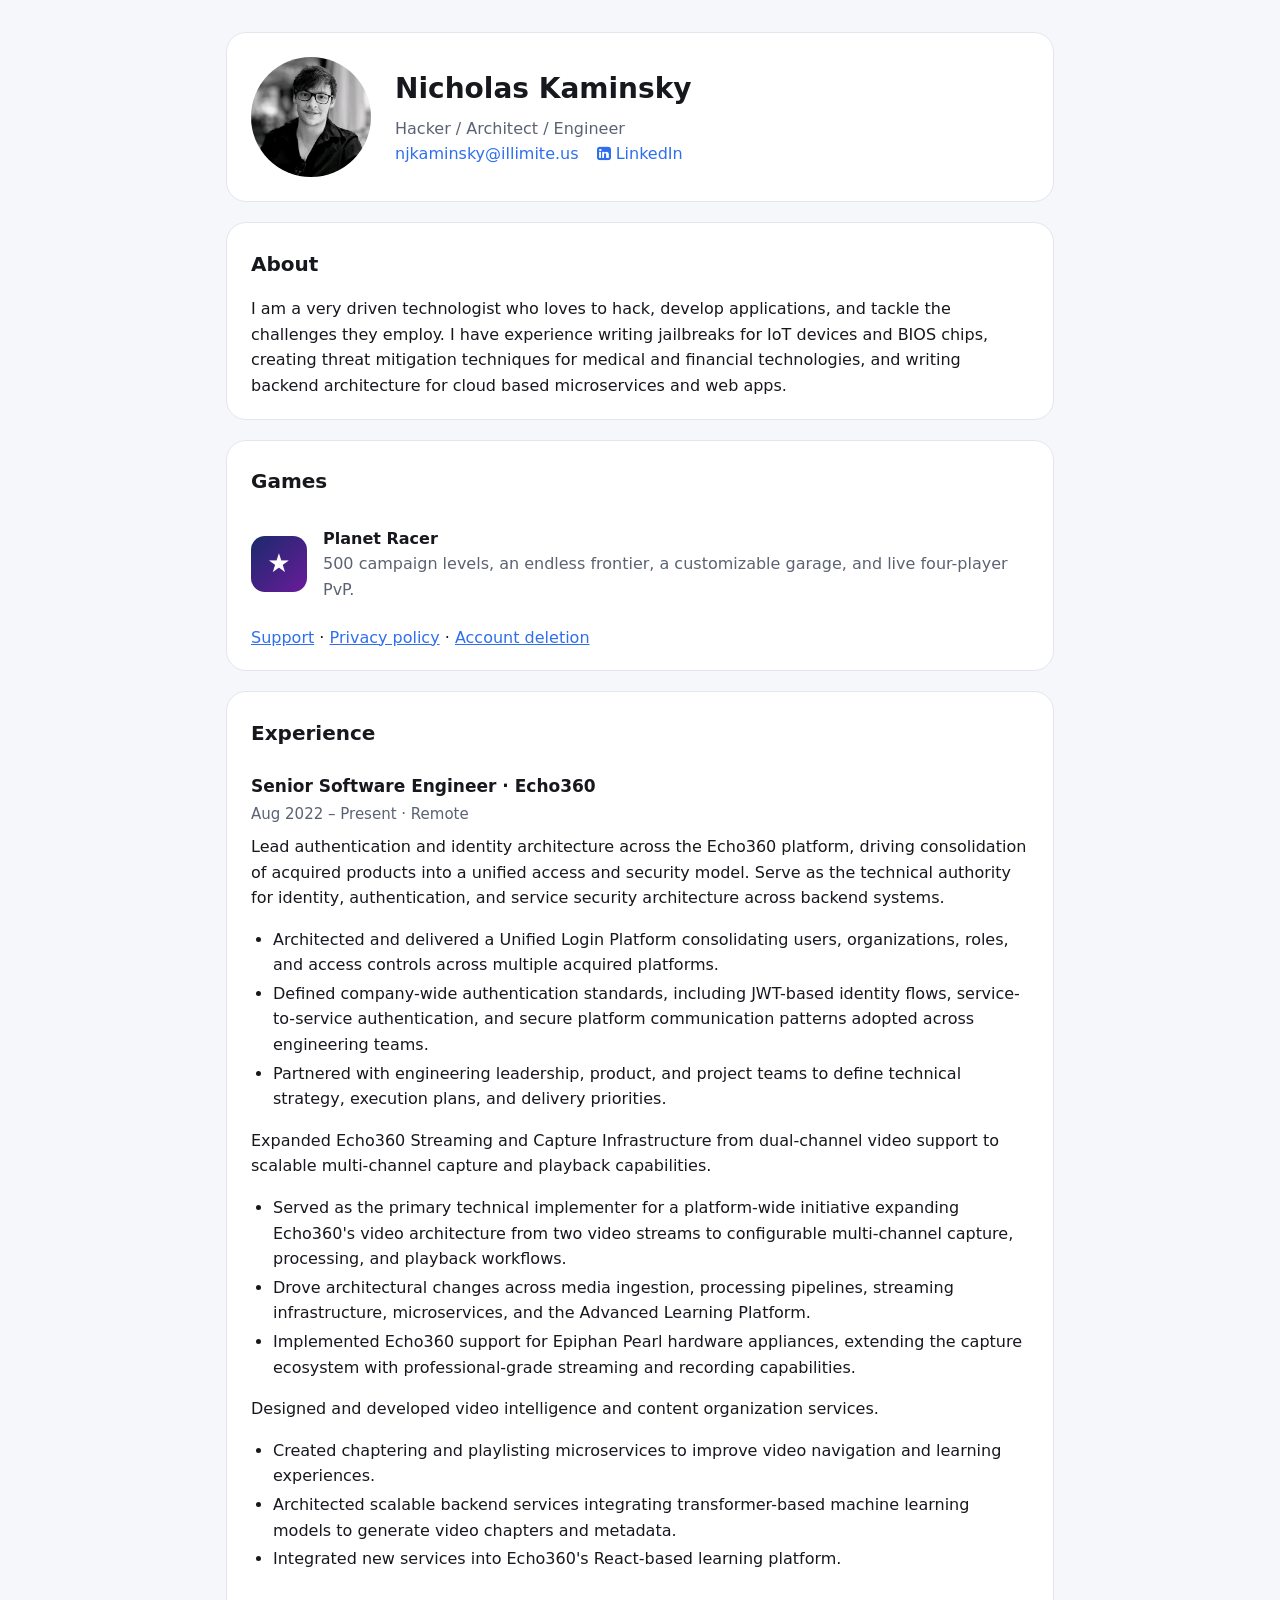
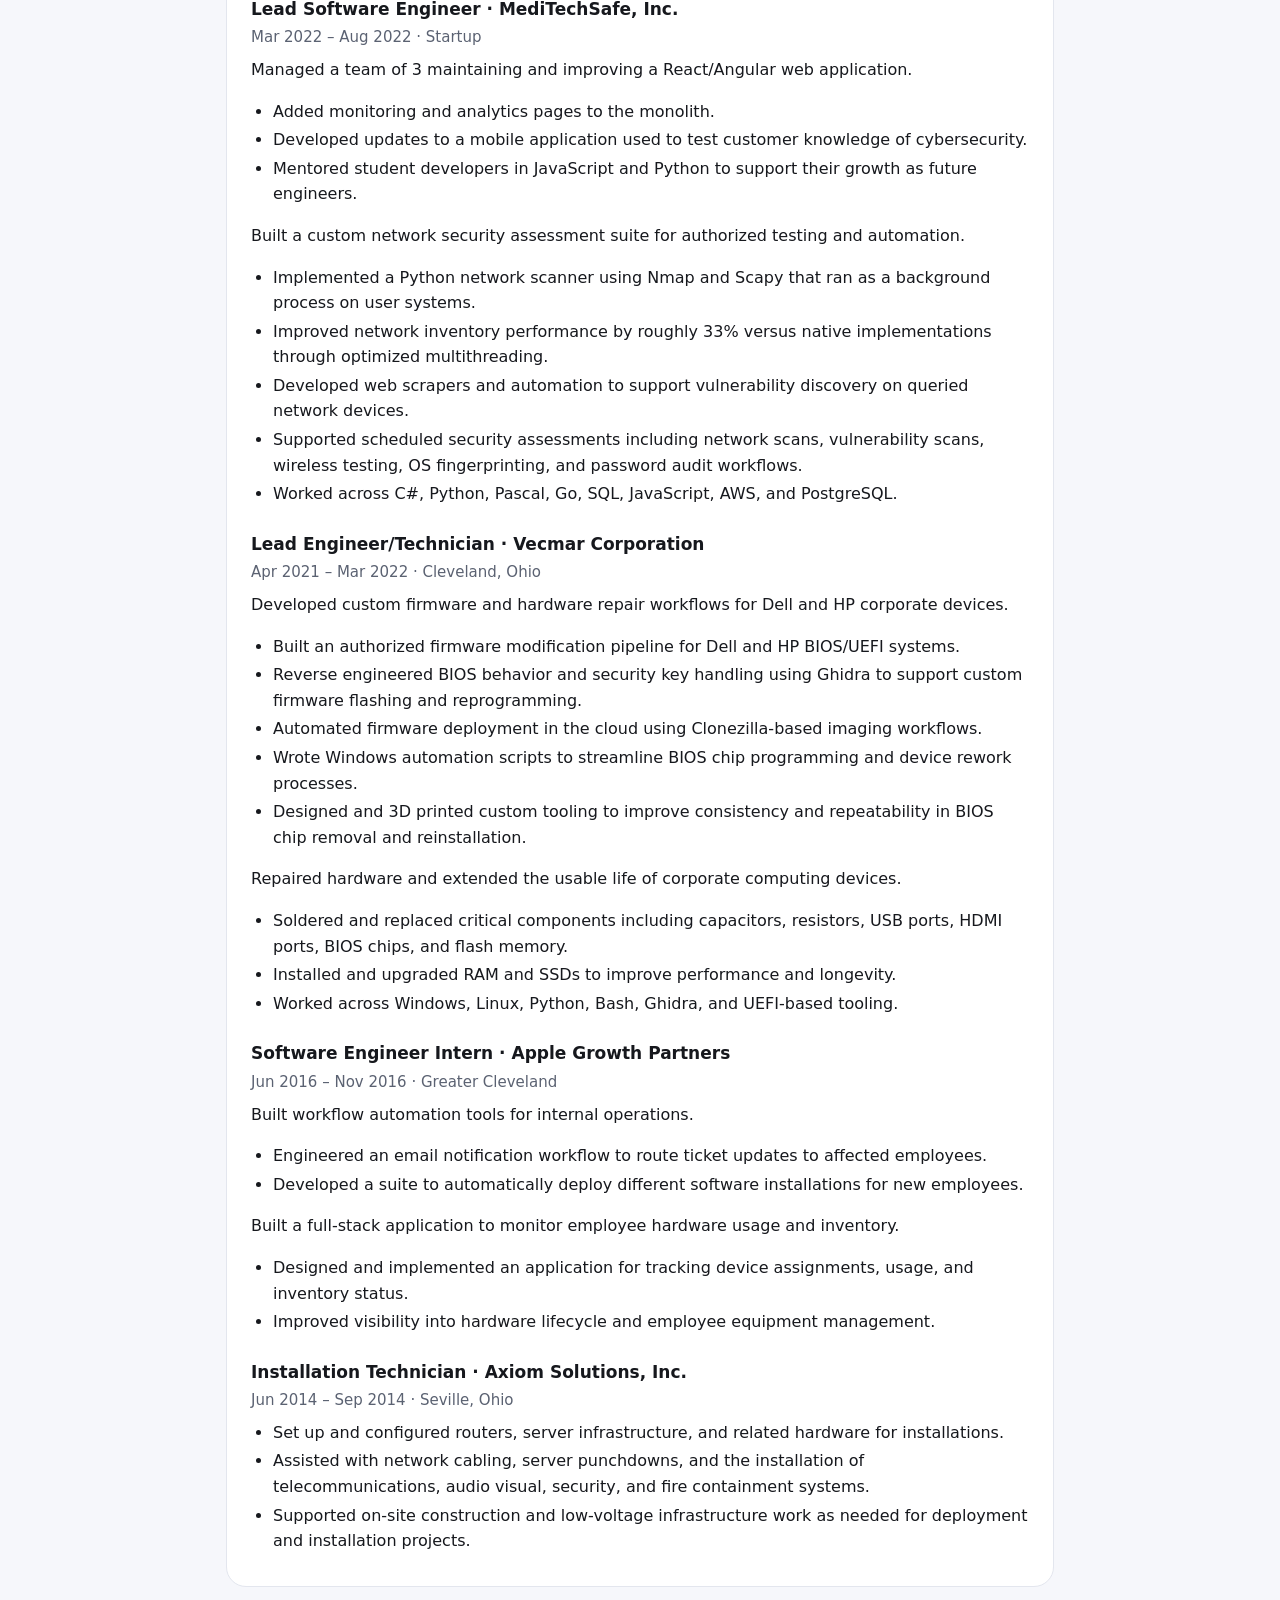
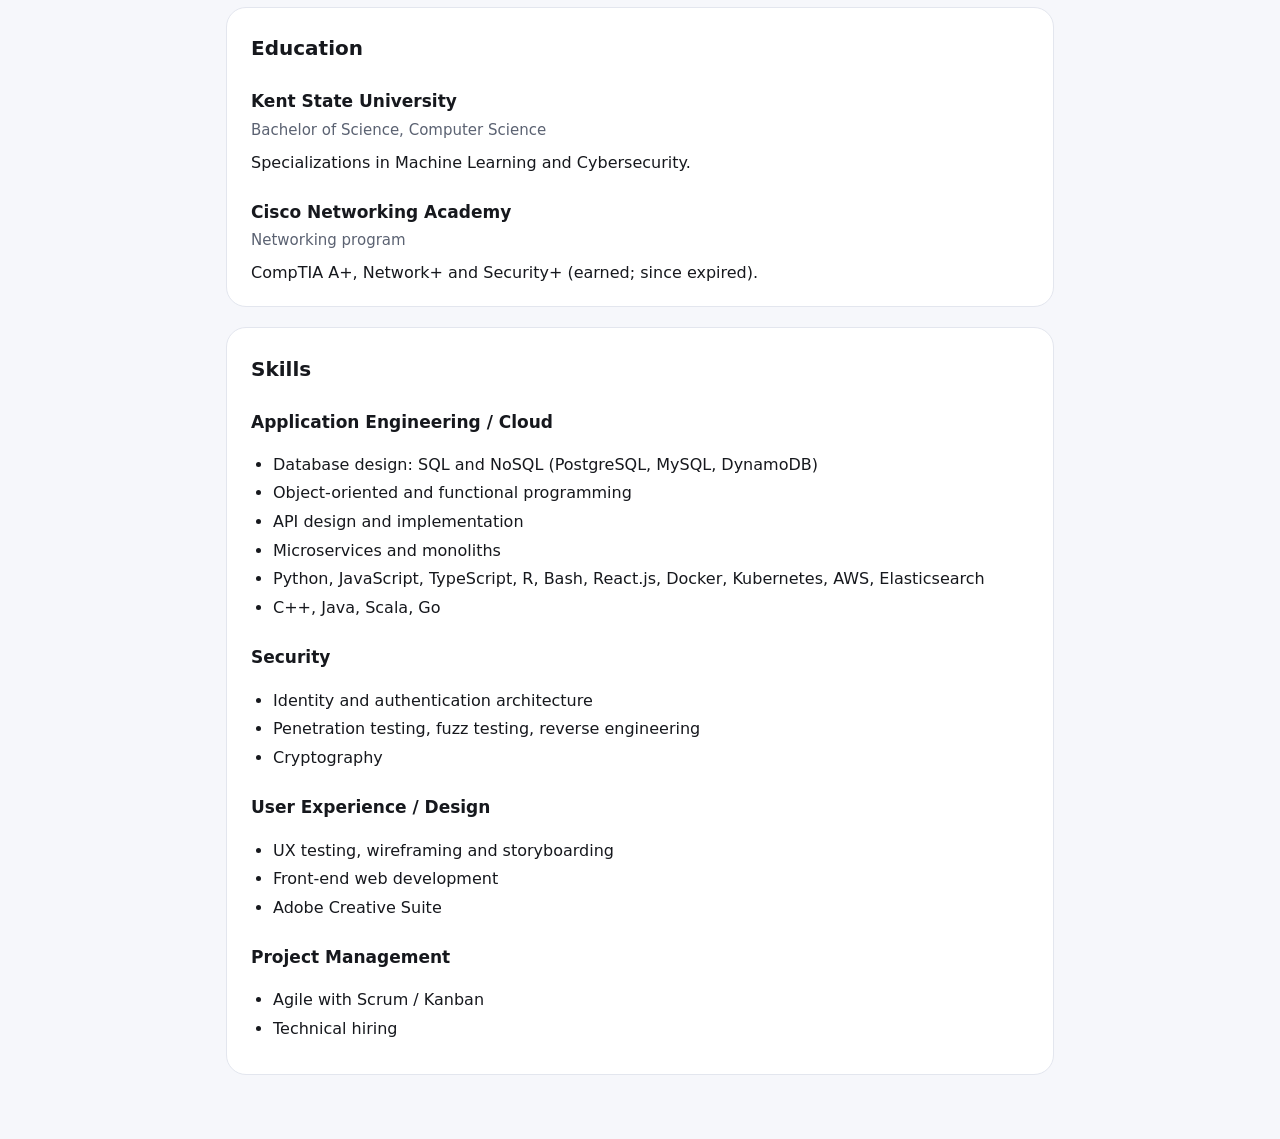
==== index.html @ 0d44570e "Publish portfolio and Planet Racer website" ====
<!doctype html>
<html lang="en">
<head>
  <meta charset="utf-8">
  <meta name="viewport" content="width=device-width, initial-scale=1">
  <title>Nicholas Kaminsky</title>
  <meta name="description" content="Nicholas Kaminsky: hacker, architect, engineer.">
  <link rel="stylesheet" href="style.css">
  <link rel="stylesheet" href="https://cdnjs.cloudflare.com/ajax/libs/font-awesome/4.7.0/css/font-awesome.min.css">
</head>
<body>
  <main class="wrap">
    <header class="namecard">
      <img src="headshot.jpg" alt="Nicholas Kaminsky">
      <div>
        <h1>Nicholas Kaminsky</h1>
        <p class="role">Hacker / Architect / Engineer</p>
        <div class="links">
          <a href="mailto:njkaminsky@illimite.us">njkaminsky@illimite.us</a>
          <a href="https://www.linkedin.com/in/nicholas-kaminsky-535558177/"><i class="fa fa-linkedin-square"></i> LinkedIn</a>
        </div>
      </div>
    </header>

    <section>
      <h2>About</h2>
      <p>I am a very driven technologist who loves to hack, develop applications, and tackle the challenges they employ.
        I have experience writing jailbreaks for IoT devices and BIOS chips, creating threat mitigation techniques for medical
        and financial technologies, and writing backend architecture for cloud based microservices and web apps.</p>
    </section>

    <section aria-labelledby="games">
      <h2 id="games">Games</h2>
      <a class="project" href="planet-racer/index.html">
        <span class="badge" aria-hidden="true">&#9733;</span>
        <div>
          <strong>Planet Racer</strong>
          <span>500 campaign levels, an endless frontier, a customizable garage, and live four-player PvP.</span>
        </div>
      </a>
      <p><a href="planet-racer/support.html">Support</a> &middot;
        <a href="planet-racer/privacy.html">Privacy policy</a> &middot;
        <a href="planet-racer/delete-account.html">Account deletion</a></p>
    </section>

    <section>
      <h2>Experience</h2>

      <h3>Senior Software Engineer &middot; Echo360</h3>
      <h4>Aug 2022 &ndash; Present &middot; Remote</h4>
      <p>Lead authentication and identity architecture across the Echo360 platform, driving consolidation of acquired products into a
        unified access and security model. Serve as the technical authority for identity, authentication, and service security
        architecture across backend systems.</p>
      <ul>
        <li>Architected and delivered a Unified Login Platform consolidating users, organizations, roles, and access controls across multiple acquired platforms.</li>
        <li>Defined company-wide authentication standards, including JWT-based identity flows, service-to-service authentication, and secure platform communication patterns adopted across engineering teams.</li>
        <li>Partnered with engineering leadership, product, and project teams to define technical strategy, execution plans, and delivery priorities.</li>
      </ul>
      <p>Expanded Echo360 Streaming and Capture Infrastructure from dual-channel video support to scalable multi-channel capture and playback capabilities.</p>
      <ul>
        <li>Served as the primary technical implementer for a platform-wide initiative expanding Echo360's video architecture from two video streams to configurable multi-channel capture, processing, and playback workflows.</li>
        <li>Drove architectural changes across media ingestion, processing pipelines, streaming infrastructure, microservices, and the Advanced Learning Platform.</li>
        <li>Implemented Echo360 support for Epiphan Pearl hardware appliances, extending the capture ecosystem with professional-grade streaming and recording capabilities.</li>
      </ul>
      <p>Designed and developed video intelligence and content organization services.</p>
      <ul>
        <li>Created chaptering and playlisting microservices to improve video navigation and learning experiences.</li>
        <li>Architected scalable backend services integrating transformer-based machine learning models to generate video chapters and metadata.</li>
        <li>Integrated new services into Echo360's React-based learning platform.</li>
      </ul>

      <h3>Lead Software Engineer &middot; MediTechSafe, Inc.</h3>
      <h4>Mar 2022 &ndash; Aug 2022 &middot; Startup</h4>
      <p>Managed a team of 3 maintaining and improving a React/Angular web application.</p>
      <ul>
        <li>Added monitoring and analytics pages to the monolith.</li>
        <li>Developed updates to a mobile application used to test customer knowledge of cybersecurity.</li>
        <li>Mentored student developers in JavaScript and Python to support their growth as future engineers.</li>
      </ul>
      <p>Built a custom network security assessment suite for authorized testing and automation.</p>
      <ul>
        <li>Implemented a Python network scanner using Nmap and Scapy that ran as a background process on user systems.</li>
        <li>Improved network inventory performance by roughly 33% versus native implementations through optimized multithreading.</li>
        <li>Developed web scrapers and automation to support vulnerability discovery on queried network devices.</li>
        <li>Supported scheduled security assessments including network scans, vulnerability scans, wireless testing, OS fingerprinting, and password audit workflows.</li>
        <li>Worked across C#, Python, Pascal, Go, SQL, JavaScript, AWS, and PostgreSQL.</li>
      </ul>

      <h3>Lead Engineer/Technician &middot; Vecmar Corporation</h3>
      <h4>Apr 2021 &ndash; Mar 2022 &middot; Cleveland, Ohio</h4>
      <p>Developed custom firmware and hardware repair workflows for Dell and HP corporate devices.</p>
      <ul>
        <li>Built an authorized firmware modification pipeline for Dell and HP BIOS/UEFI systems.</li>
        <li>Reverse engineered BIOS behavior and security key handling using Ghidra to support custom firmware flashing and reprogramming.</li>
        <li>Automated firmware deployment in the cloud using Clonezilla-based imaging workflows.</li>
        <li>Wrote Windows automation scripts to streamline BIOS chip programming and device rework processes.</li>
        <li>Designed and 3D printed custom tooling to improve consistency and repeatability in BIOS chip removal and reinstallation.</li>
      </ul>
      <p>Repaired hardware and extended the usable life of corporate computing devices.</p>
      <ul>
        <li>Soldered and replaced critical components including capacitors, resistors, USB ports, HDMI ports, BIOS chips, and flash memory.</li>
        <li>Installed and upgraded RAM and SSDs to improve performance and longevity.</li>
        <li>Worked across Windows, Linux, Python, Bash, Ghidra, and UEFI-based tooling.</li>
      </ul>

      <h3>Software Engineer Intern &middot; Apple Growth Partners</h3>
      <h4>Jun 2016 &ndash; Nov 2016 &middot; Greater Cleveland</h4>
      <p>Built workflow automation tools for internal operations.</p>
      <ul>
        <li>Engineered an email notification workflow to route ticket updates to affected employees.</li>
        <li>Developed a suite to automatically deploy different software installations for new employees.</li>
      </ul>
      <p>Built a full-stack application to monitor employee hardware usage and inventory.</p>
      <ul>
        <li>Designed and implemented an application for tracking device assignments, usage, and inventory status.</li>
        <li>Improved visibility into hardware lifecycle and employee equipment management.</li>
      </ul>

      <h3>Installation Technician &middot; Axiom Solutions, Inc.</h3>
      <h4>Jun 2014 &ndash; Sep 2014 &middot; Seville, Ohio</h4>
      <ul>
        <li>Set up and configured routers, server infrastructure, and related hardware for installations.</li>
        <li>Assisted with network cabling, server punchdowns, and the installation of telecommunications, audio visual, security, and fire containment systems.</li>
        <li>Supported on-site construction and low-voltage infrastructure work as needed for deployment and installation projects.</li>
      </ul>
    </section>

    <section>
      <h2>Education</h2>
      <h3>Kent State University</h3>
      <h4>Bachelor of Science, Computer Science</h4>
      <p>Specializations in Machine Learning and Cybersecurity.</p>

      <h3>Cisco Networking Academy</h3>
      <h4>Networking program</h4>
      <p>CompTIA A+, Network+ and Security+ (earned; since expired).</p>
    </section>

    <section>
      <h2>Skills</h2>
      <h3>Application Engineering / Cloud</h3>
      <ul>
        <li>Database design: SQL and NoSQL (PostgreSQL, MySQL, DynamoDB)</li>
        <li>Object-oriented and functional programming</li>
        <li>API design and implementation</li>
        <li>Microservices and monoliths</li>
        <li>Python, JavaScript, TypeScript, R, Bash, React.js, Docker, Kubernetes, AWS, Elasticsearch</li>
        <li>C++, Java, Scala, Go</li>
      </ul>
      <h3>Security</h3>
      <ul>
        <li>Identity and authentication architecture</li>
        <li>Penetration testing, fuzz testing, reverse engineering</li>
        <li>Cryptography</li>
      </ul>
      <h3>User Experience / Design</h3>
      <ul>
        <li>UX testing, wireframing and storyboarding</li>
        <li>Front-end web development</li>
        <li>Adobe Creative Suite</li>
      </ul>
      <h3>Project Management</h3>
      <ul>
        <li>Agile with Scrum / Kanban</li>
        <li>Technical hiring</li>
      </ul>
    </section>
  </main>
</body>
</html>
---- style.css ----
:root {
  --bg: #f6f7fb;
  --card: #ffffff;
  --ink: #16181d;
  --muted: #5b6272;
  --line: #e3e6ee;
  --accent: #2f6fed;
}
@media (prefers-color-scheme: dark) {
  :root {
    --bg: #0d1017;
    --card: #151a23;
    --ink: #e8ebf2;
    --muted: #9aa3b5;
    --line: #262d3a;
    --accent: #6ea0ff;
  }
}
* { box-sizing: border-box; }
body {
  margin: 0;
  background: var(--bg);
  color: var(--ink);
  font: 16px/1.6 system-ui, -apple-system, "Segoe UI", Roboto, sans-serif;
}
a { color: var(--accent); }
.wrap { max-width: 860px; margin: 0 auto; padding: 32px 16px 64px; }

.namecard {
  display: flex;
  gap: 24px;
  align-items: center;
  background: var(--card);
  border: 1px solid var(--line);
  border-radius: 20px;
  padding: 24px;
}
.namecard img { width: 120px; height: 120px; border-radius: 50%; object-fit: cover; flex: none; }
.namecard h1 { margin: 0; font-size: 28px; }
.namecard .role { margin: 4px 0 0; color: var(--muted); }
.namecard .tag { margin: 2px 0 12px; color: var(--muted); font-style: italic; }
.links { display: flex; flex-wrap: wrap; gap: 8px 18px; }
.links a { text-decoration: none; }

section {
  background: var(--card);
  border: 1px solid var(--line);
  border-radius: 20px;
  padding: 8px 24px 16px;
  margin-top: 20px;
}
section h2 { font-size: 20px; }
section h3 { margin: 24px 0 0; font-size: 17px; }
section h4 { margin: 2px 0 8px; font-weight: 500; color: var(--muted); font-size: 15px; }
section h3 + h4 + p, section h4 + ul { margin-top: 6px; }
section p { margin: 10px 0 4px; }
ul { padding-left: 22px; }
li { margin: 3px 0; }

.project {
  display: flex;
  gap: 16px;
  align-items: center;
  text-decoration: none;
  color: inherit;
  padding: 12px 0;
}
.project .badge {
  flex: none;
  width: 56px;
  height: 56px;
  border-radius: 14px;
  background: linear-gradient(135deg, #1a2a6c, #6a1b9a);
  display: grid;
  place-items: center;
  color: #fff;
  font-size: 26px;
}
.project strong { display: block; }
.project span { color: var(--muted); }

@media (max-width: 560px) {
  .namecard { flex-direction: column; text-align: center; }
  .links { justify-content: center; }
}
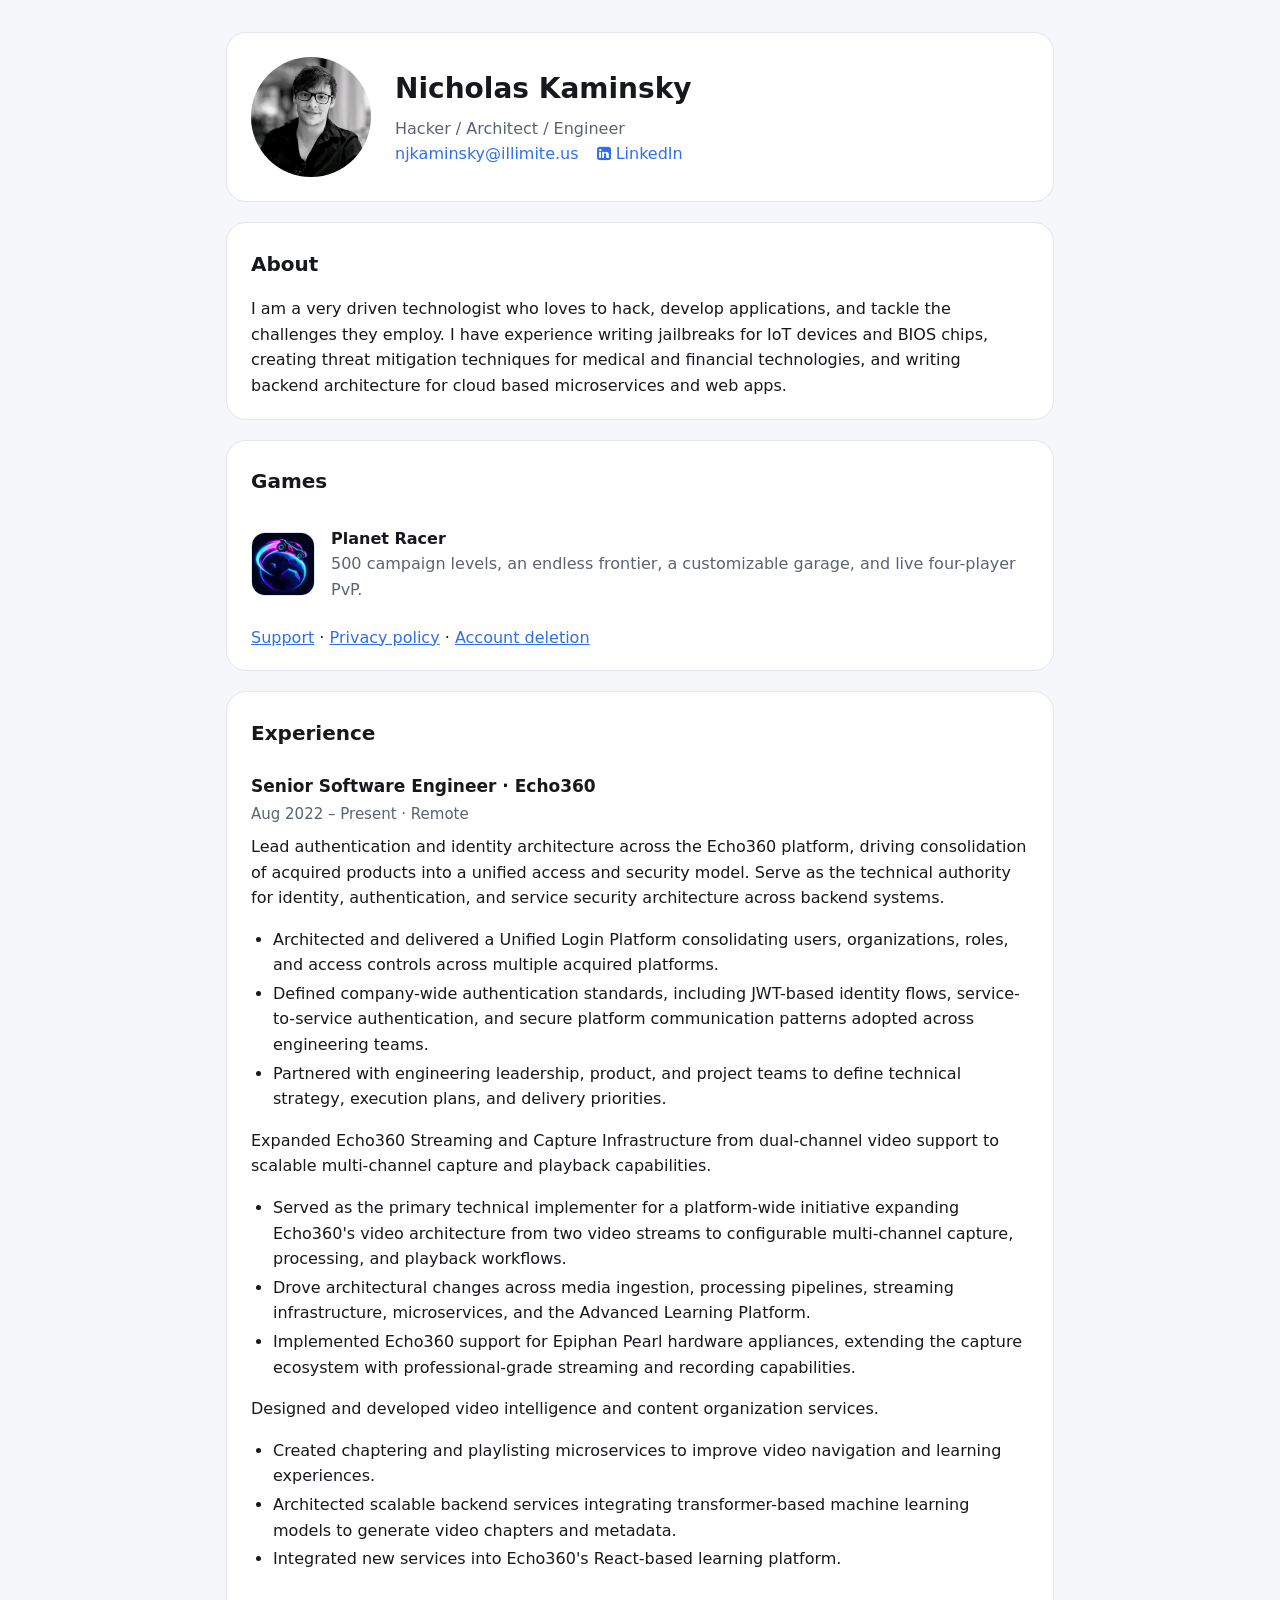
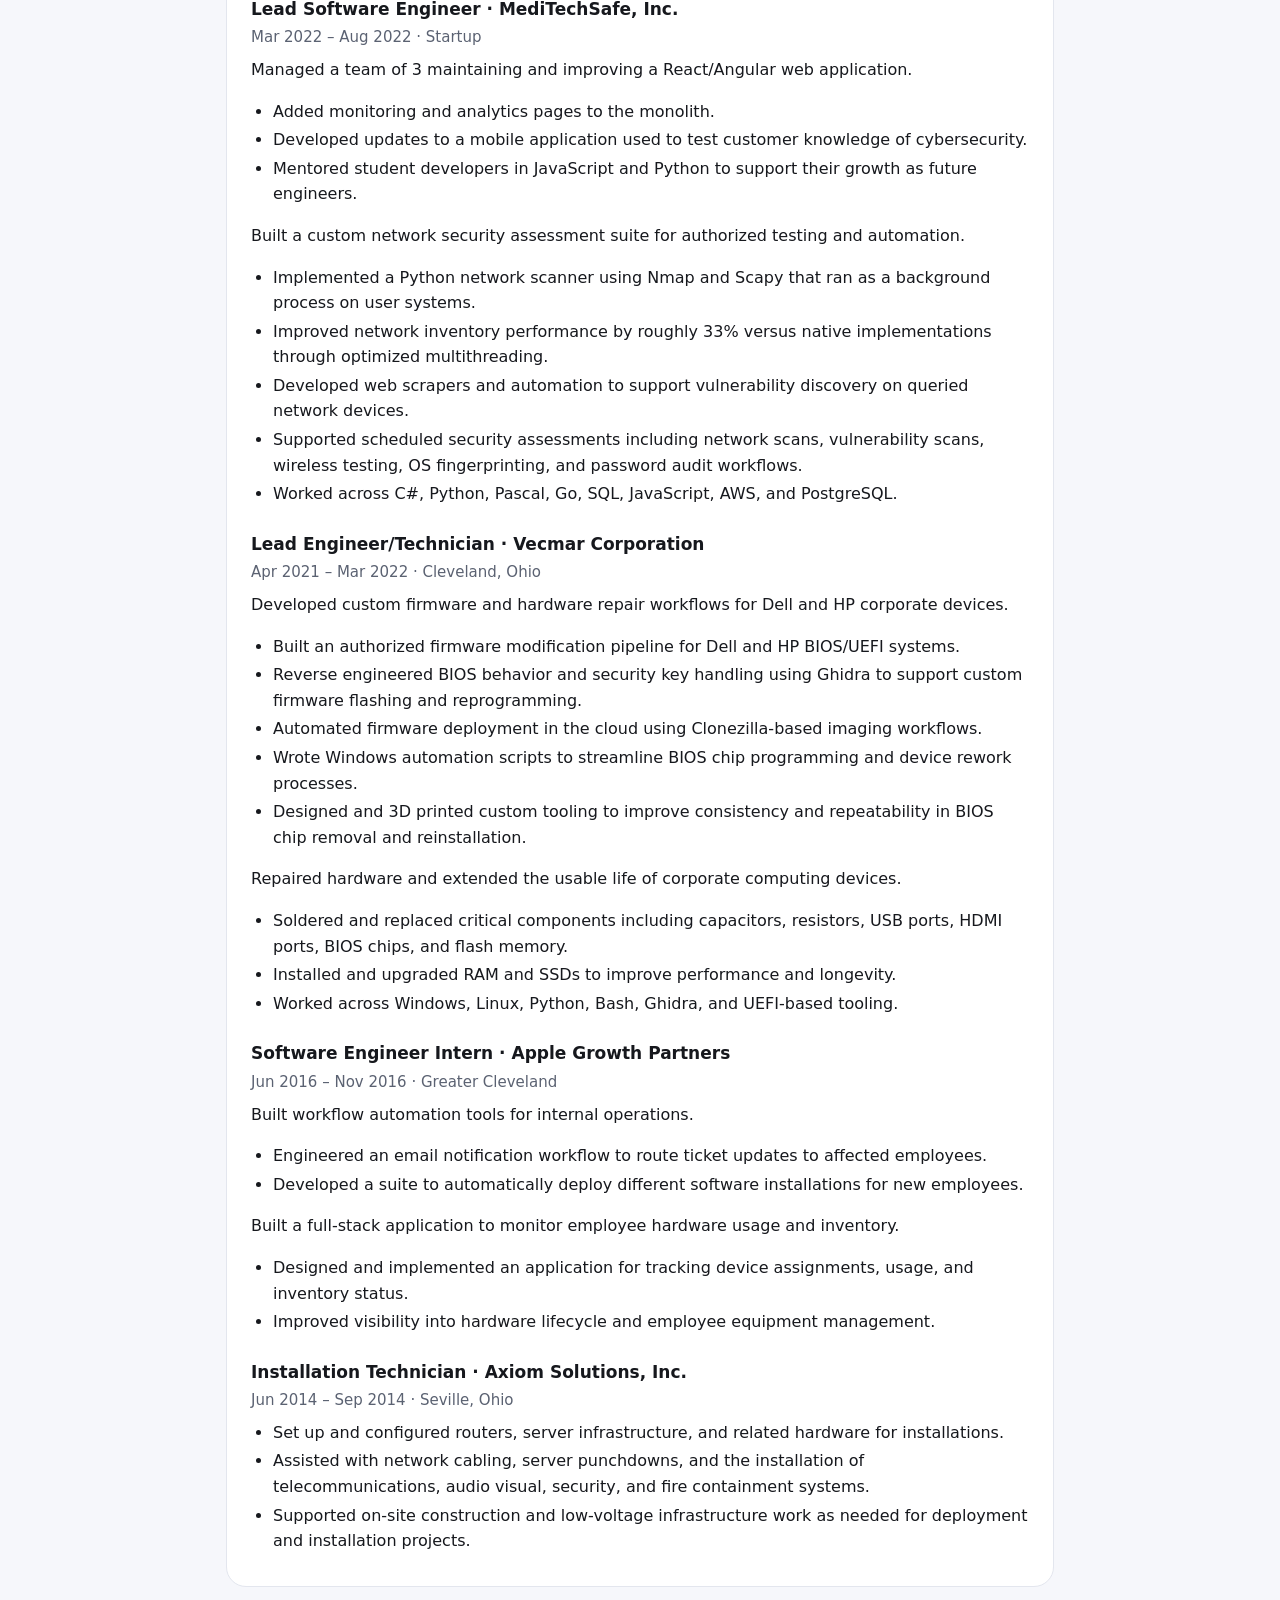
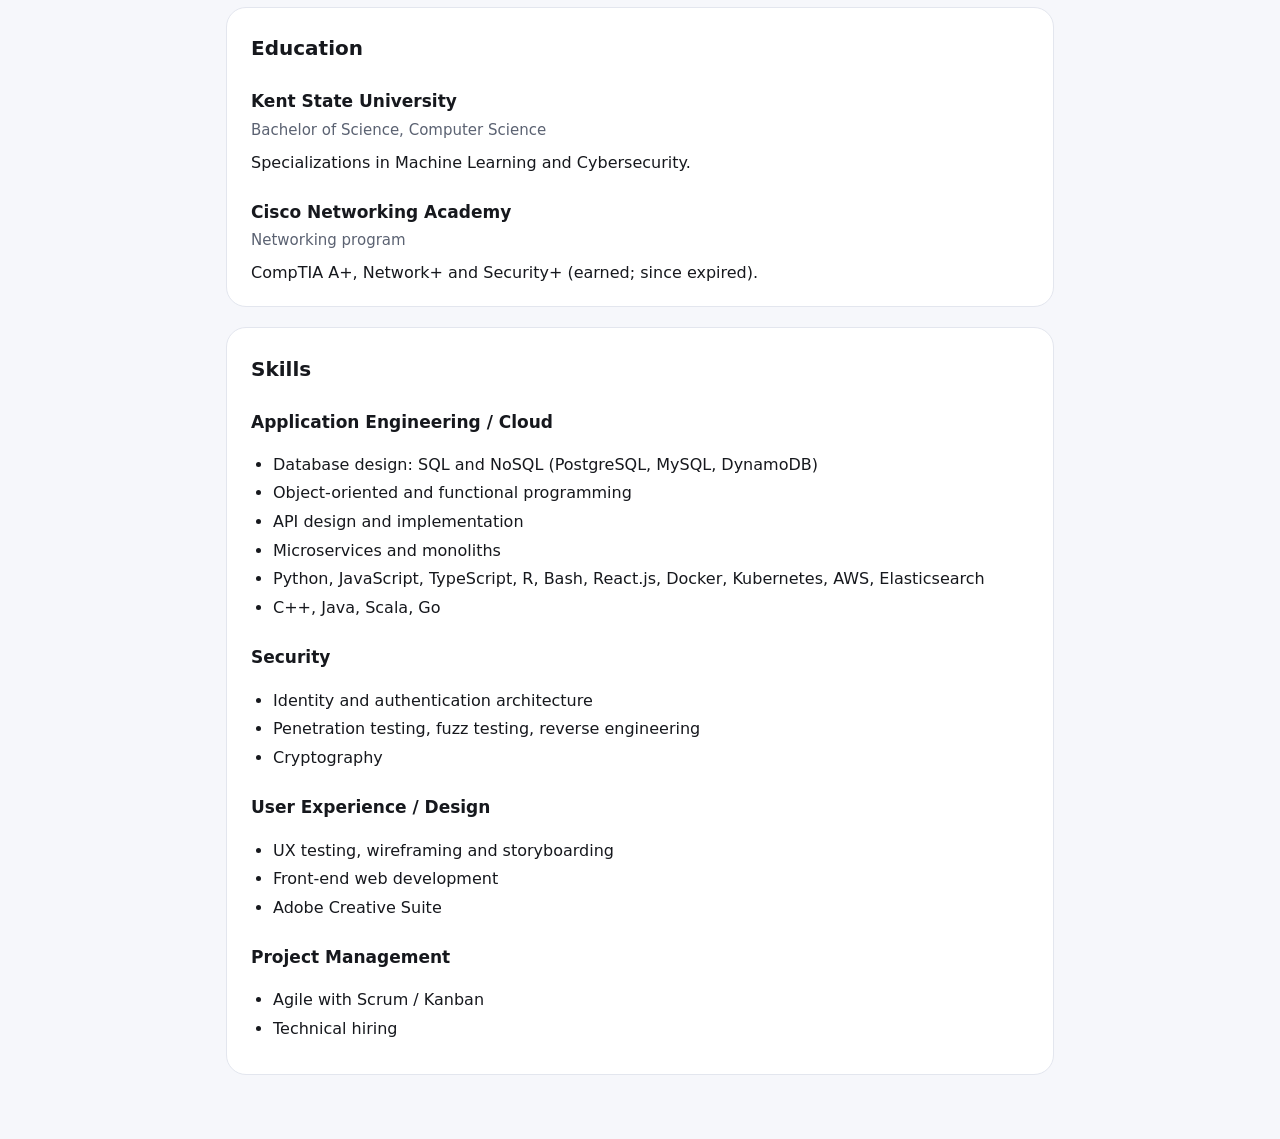
==== commit 9dbfc847: "Use Planet Racer artwork as website icon" ====
--- a/index.html
+++ b/index.html
@@ -5,7 +5,7 @@
   <meta name="viewport" content="width=device-width, initial-scale=1">
   <title>Nicholas Kaminsky</title>
   <meta name="description" content="Nicholas Kaminsky: hacker, architect, engineer.">
-  <link rel="stylesheet" href="style.css">
+  <link rel="stylesheet" href="style.css?v=20261010-icon1">
   <link rel="stylesheet" href="https://cdnjs.cloudflare.com/ajax/libs/font-awesome/4.7.0/css/font-awesome.min.css">
 </head>
 <body>
@@ -32,7 +32,7 @@
     <section aria-labelledby="games">
       <h2 id="games">Games</h2>
       <a class="project" href="planet-racer/index.html">
-        <span class="badge" aria-hidden="true">&#9733;</span>
+        <img class="project-icon" src="planet-racer/planet-racer-icon.png" width="64" height="64" alt="">
         <div>
           <strong>Planet Racer</strong>
           <span>500 campaign levels, an endless frontier, a customizable garage, and live four-player PvP.</span>
--- a/style.css
+++ b/style.css
@@ -65,16 +65,13 @@
   color: inherit;
   padding: 12px 0;
 }
-.project .badge {
+.project-icon {
   flex: none;
-  width: 56px;
-  height: 56px;
+  width: 64px;
+  height: 64px;
   border-radius: 14px;
-  background: linear-gradient(135deg, #1a2a6c, #6a1b9a);
-  display: grid;
-  place-items: center;
-  color: #fff;
-  font-size: 26px;
+  object-fit: cover;
+  border: 1px solid var(--line);
 }
 .project strong { display: block; }
 .project span { color: var(--muted); }
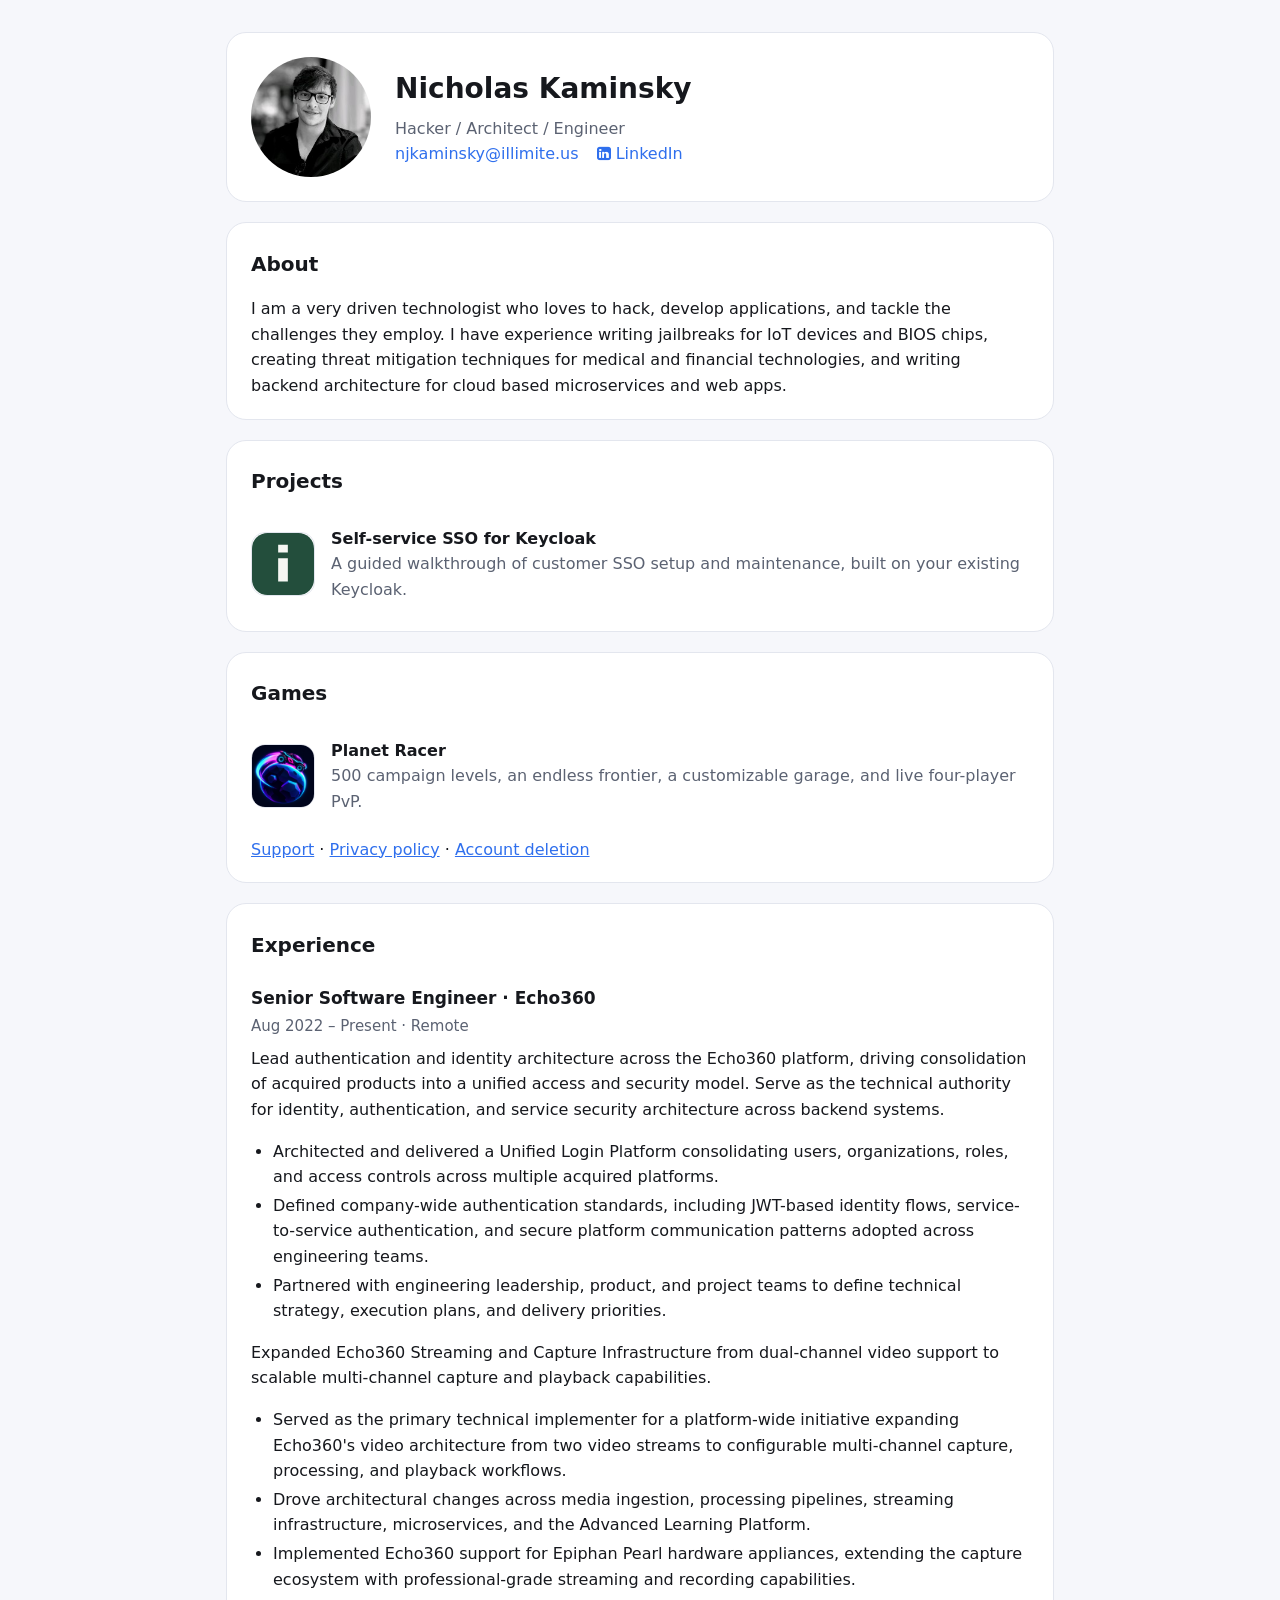
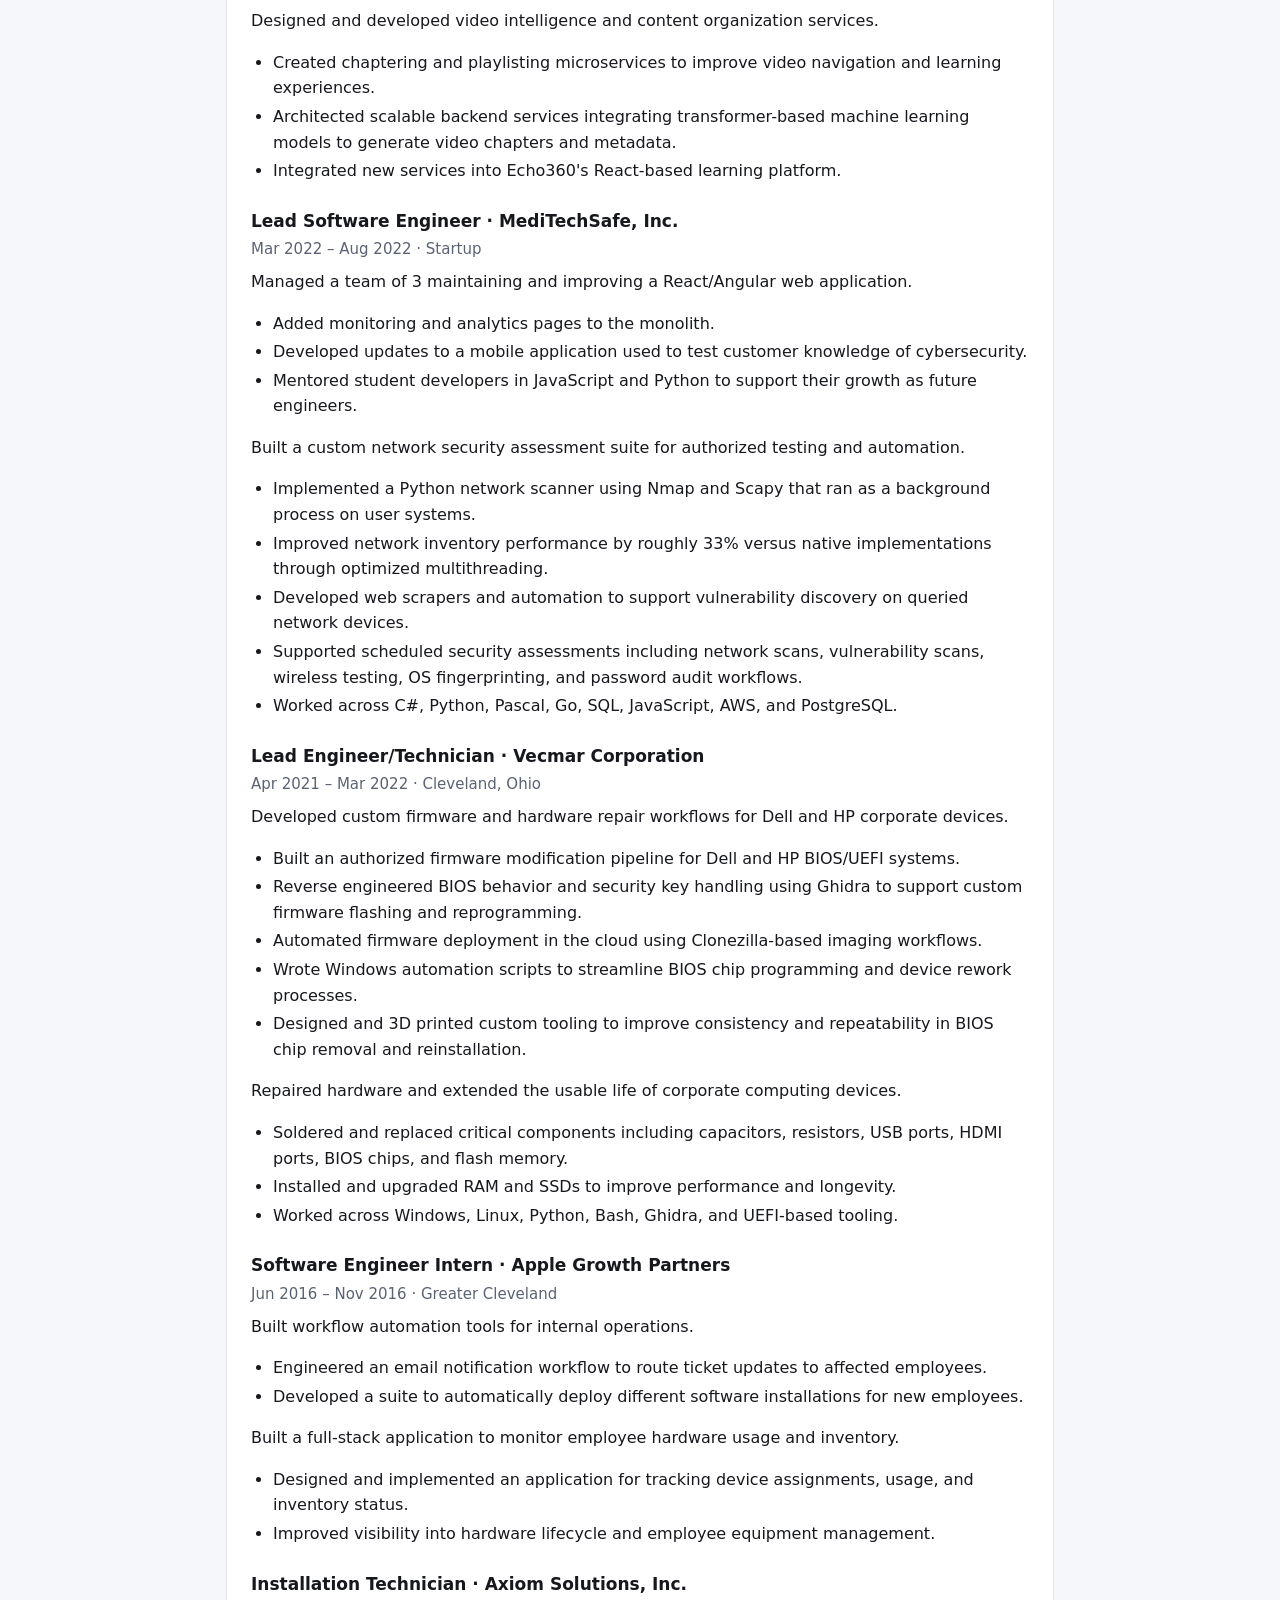
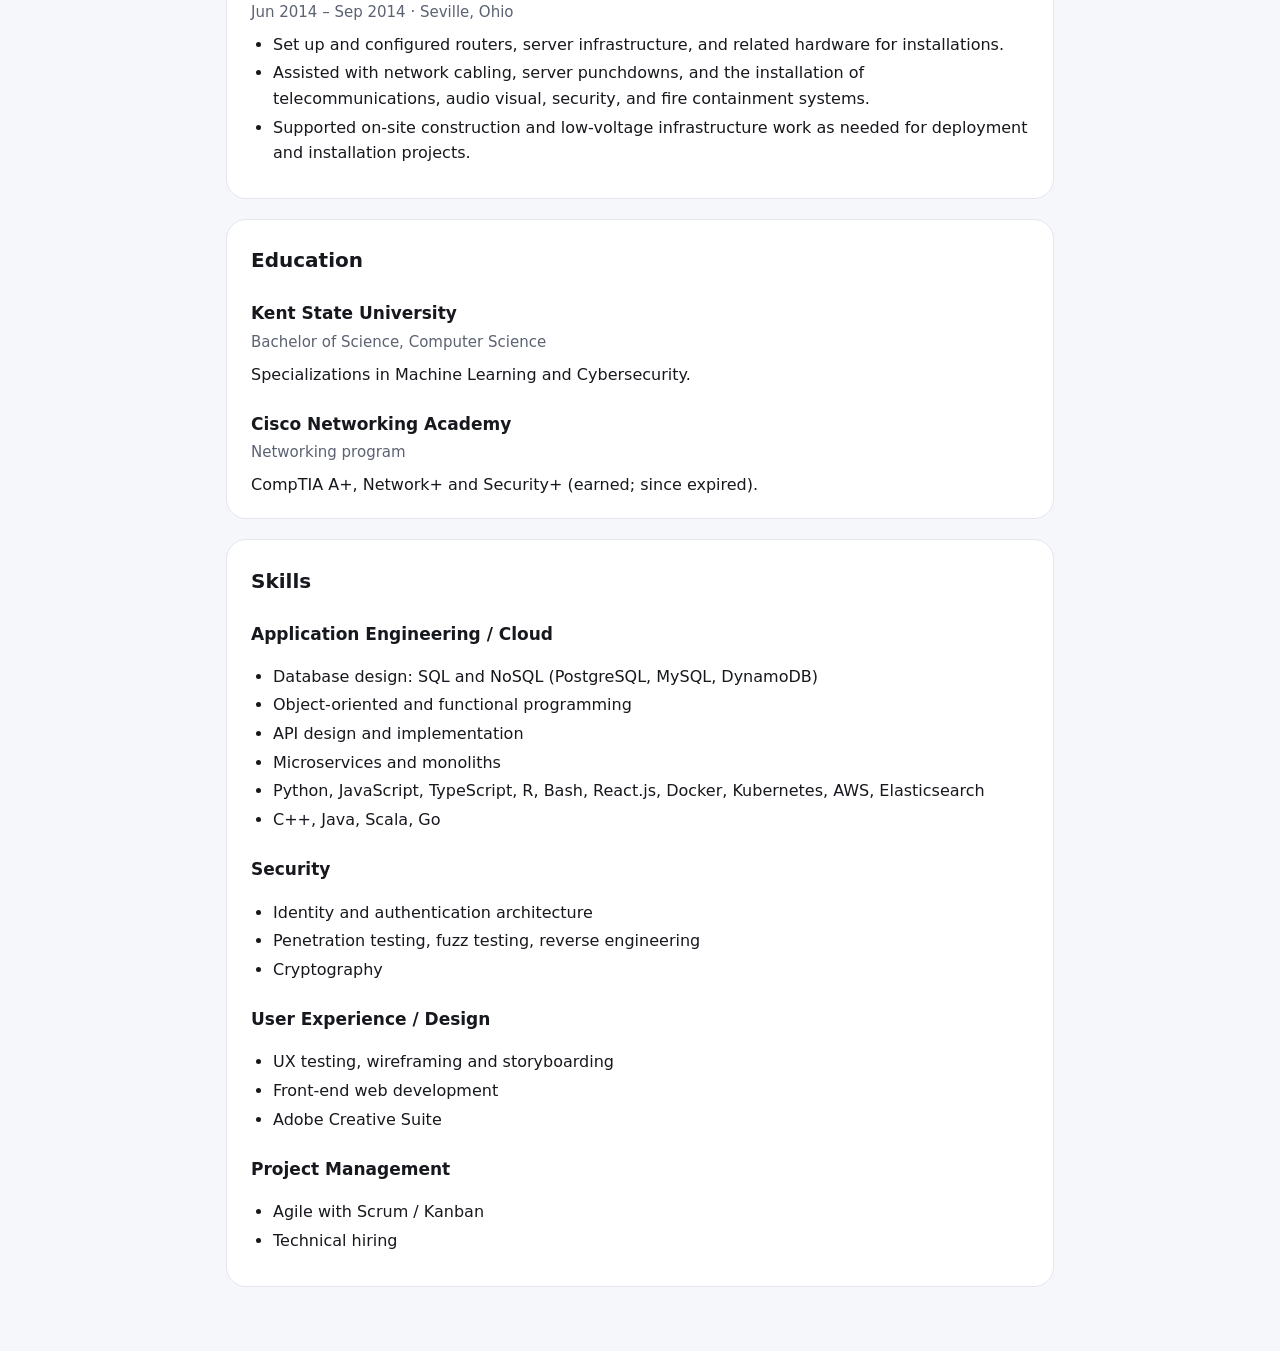
==== commit 17128382: "Add self-service Keycloak SSO walkthrough" ====
--- a/index.html
+++ b/index.html
@@ -27,6 +27,17 @@
       <p>I am a very driven technologist who loves to hack, develop applications, and tackle the challenges they employ.
         I have experience writing jailbreaks for IoT devices and BIOS chips, creating threat mitigation techniques for medical
         and financial technologies, and writing backend architecture for cloud based microservices and web apps.</p>
+    </section>
+
+    <section aria-labelledby="projects">
+      <h2 id="projects">Projects</h2>
+      <a class="project" href="keycloak-sso/">
+        <img class="project-icon" src="keycloak-sso/assets/favicon.svg" width="64" height="64" alt="">
+        <div>
+          <strong>Self-service SSO for Keycloak</strong>
+          <span>A guided walkthrough of customer SSO setup and maintenance, built on your existing Keycloak.</span>
+        </div>
+      </a>
     </section>
 
     <section aria-labelledby="games">
